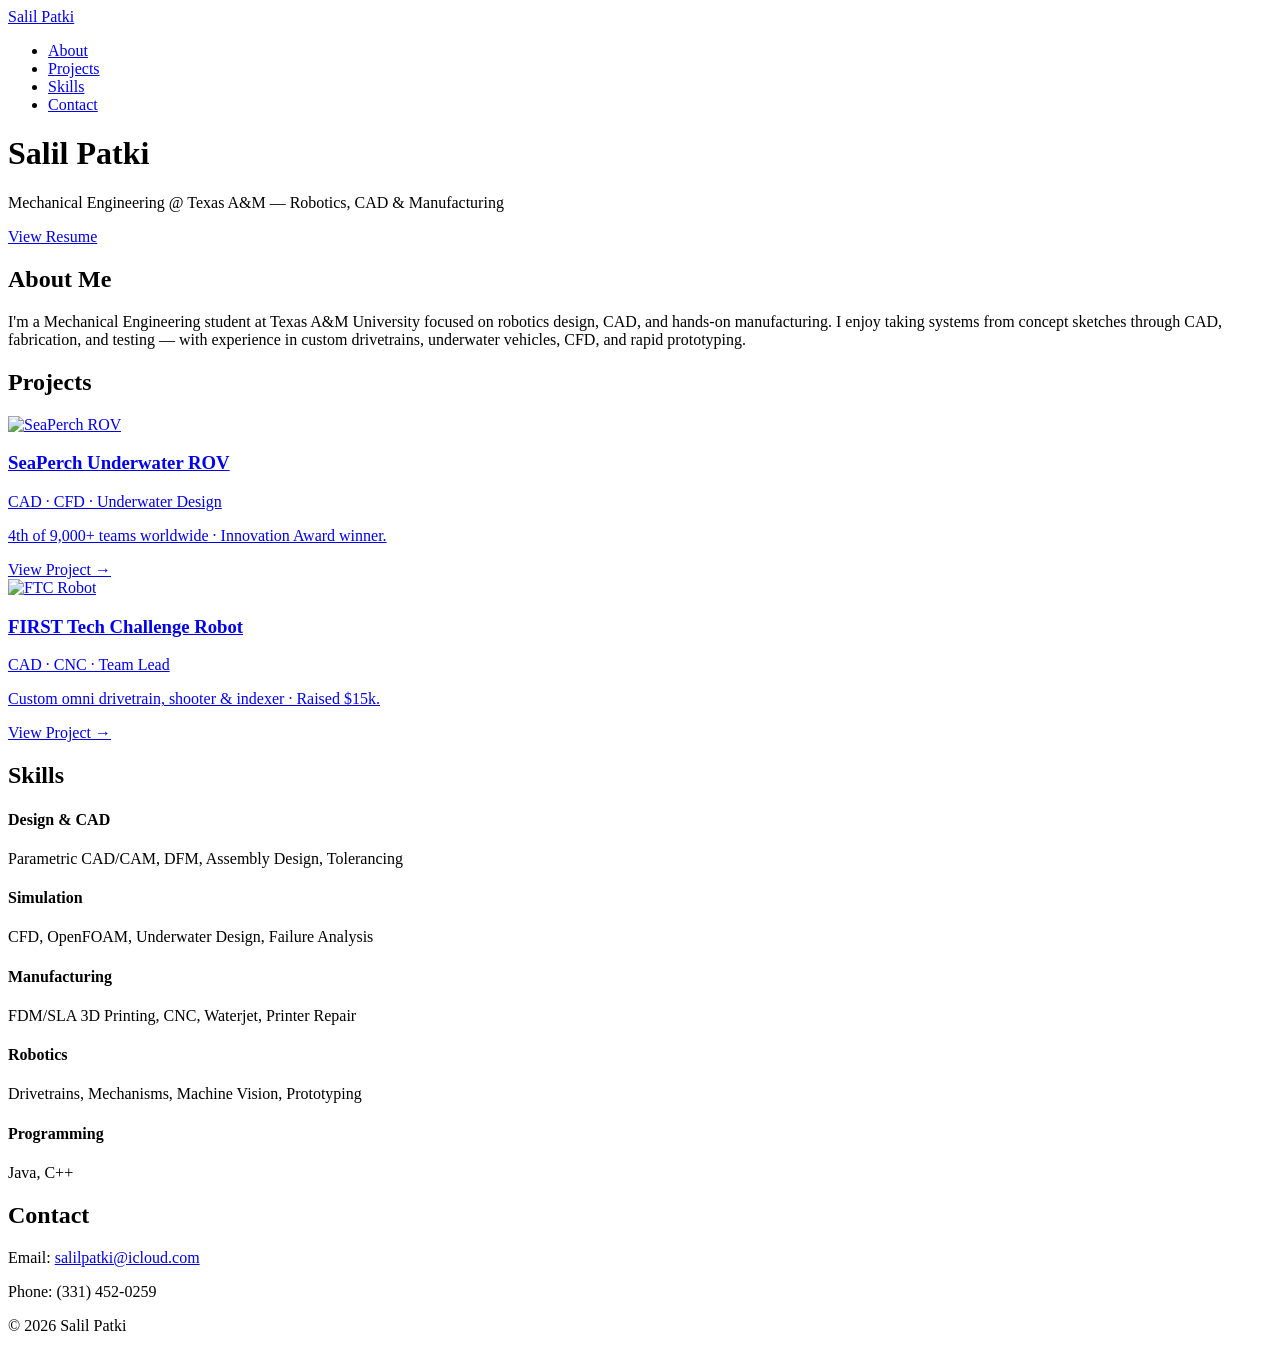
==== index.html @ b48464c3 "Add initial HTML structure for portfolio site" ====
<!DOCTYPE html>
<html lang="en">
<head>
  <meta charset="UTF-8">
  <meta name="viewport" content="width=device-width, initial-scale=1.0">
  <title>Salil Patki | Mechanical Engineering Portfolio</title>
  <link rel="stylesheet" href="style.css">
</head>
<body>

  <!-- ===== HEADER ===== -->
  <header>
    <nav>
      <div class="logo"><a href="index.html">Salil Patki</a></div>
      <ul>
        <li><a href="#about">About</a></li>
        <li><a href="#projects">Projects</a></li>
        <li><a href="#skills">Skills</a></li>
        <li><a href="#contact">Contact</a></li>
      </ul>
    </nav>
    <div class="hero">
      <h1>Salil Patki</h1>
      <p class="tagline">Mechanical Engineering @ Texas A&amp;M — Robotics, CAD &amp; Manufacturing</p>
      <a class="btn" href="resume.pdf" target="_blank">View Resume</a>
    </div>
  </header>

  <!-- ===== ABOUT ===== -->
  <section id="about">
    <h2>About Me</h2>
    <p>
      I'm a Mechanical Engineering student at Texas A&amp;M University focused on
      robotics design, CAD, and hands-on manufacturing. I enjoy taking systems from
      concept sketches through CAD, fabrication, and testing — with experience in
      custom drivetrains, underwater vehicles, CFD, and rapid prototyping.
    </p>
  </section>

  <!-- ===== PROJECTS ===== -->
  <section id="projects">
    <h2>Projects</h2>
    <div class="project-grid">

      <a class="project-card" href="seaperch.html">
        <img src="images/rov-full.jpg" alt="SeaPerch ROV">
        <div class="card-body">
          <h3>SeaPerch Underwater ROV</h3>
          <p class="tags">CAD · CFD · Underwater Design</p>
          <p>4th of 9,000+ teams worldwide · Innovation Award winner.</p>
          <span class="read-more">View Project →</span>
        </div>
      </a>

      <a class="project-card" href="ftc.html">
        <img src="images/ftc-robot.jpg" alt="FTC Robot">
        <div class="card-body">
          <h3>FIRST Tech Challenge Robot</h3>
          <p class="tags">CAD · CNC · Team Lead</p>
          <p>Custom omni drivetrain, shooter &amp; indexer · Raised $15k.</p>
          <span class="read-more">View Project →</span>
        </div>
      </a>

    </div>
  </section>

  <!-- ===== SKILLS ===== -->
  <section id="skills">
    <h2>Skills</h2>
    <div class="skills-grid">
      <div><h4>Design &amp; CAD</h4><p>Parametric CAD/CAM, DFM, Assembly Design, Tolerancing</p></div>
      <div><h4>Simulation</h4><p>CFD, OpenFOAM, Underwater Design, Failure Analysis</p></div>
      <div><h4>Manufacturing</h4><p>FDM/SLA 3D Printing, CNC, Waterjet, Printer Repair</p></div>
      <div><h4>Robotics</h4><p>Drivetrains, Mechanisms, Machine Vision, Prototyping</p></div>
      <div><h4>Programming</h4><p>Java, C++</p></div>
    </div>
  </section>

  <!-- ===== CONTACT ===== -->
  <section id="contact">
    <h2>Contact</h2>
    <p>Email: <a href="mailto:salilpatki@icloud.com">salilpatki@icloud.com</a></p>
    <p>Phone: (331) 452-0259</p>
    <!-- Add these when you have them: -->
    <!-- <p><a href="https://github.com/yourusername">GitHub</a> · <a href="#">LinkedIn</a></p> -->
  </section>

  <footer>
    <p>&copy; 2026 Salil Patki</p>
  </footer>

</body>
</html>
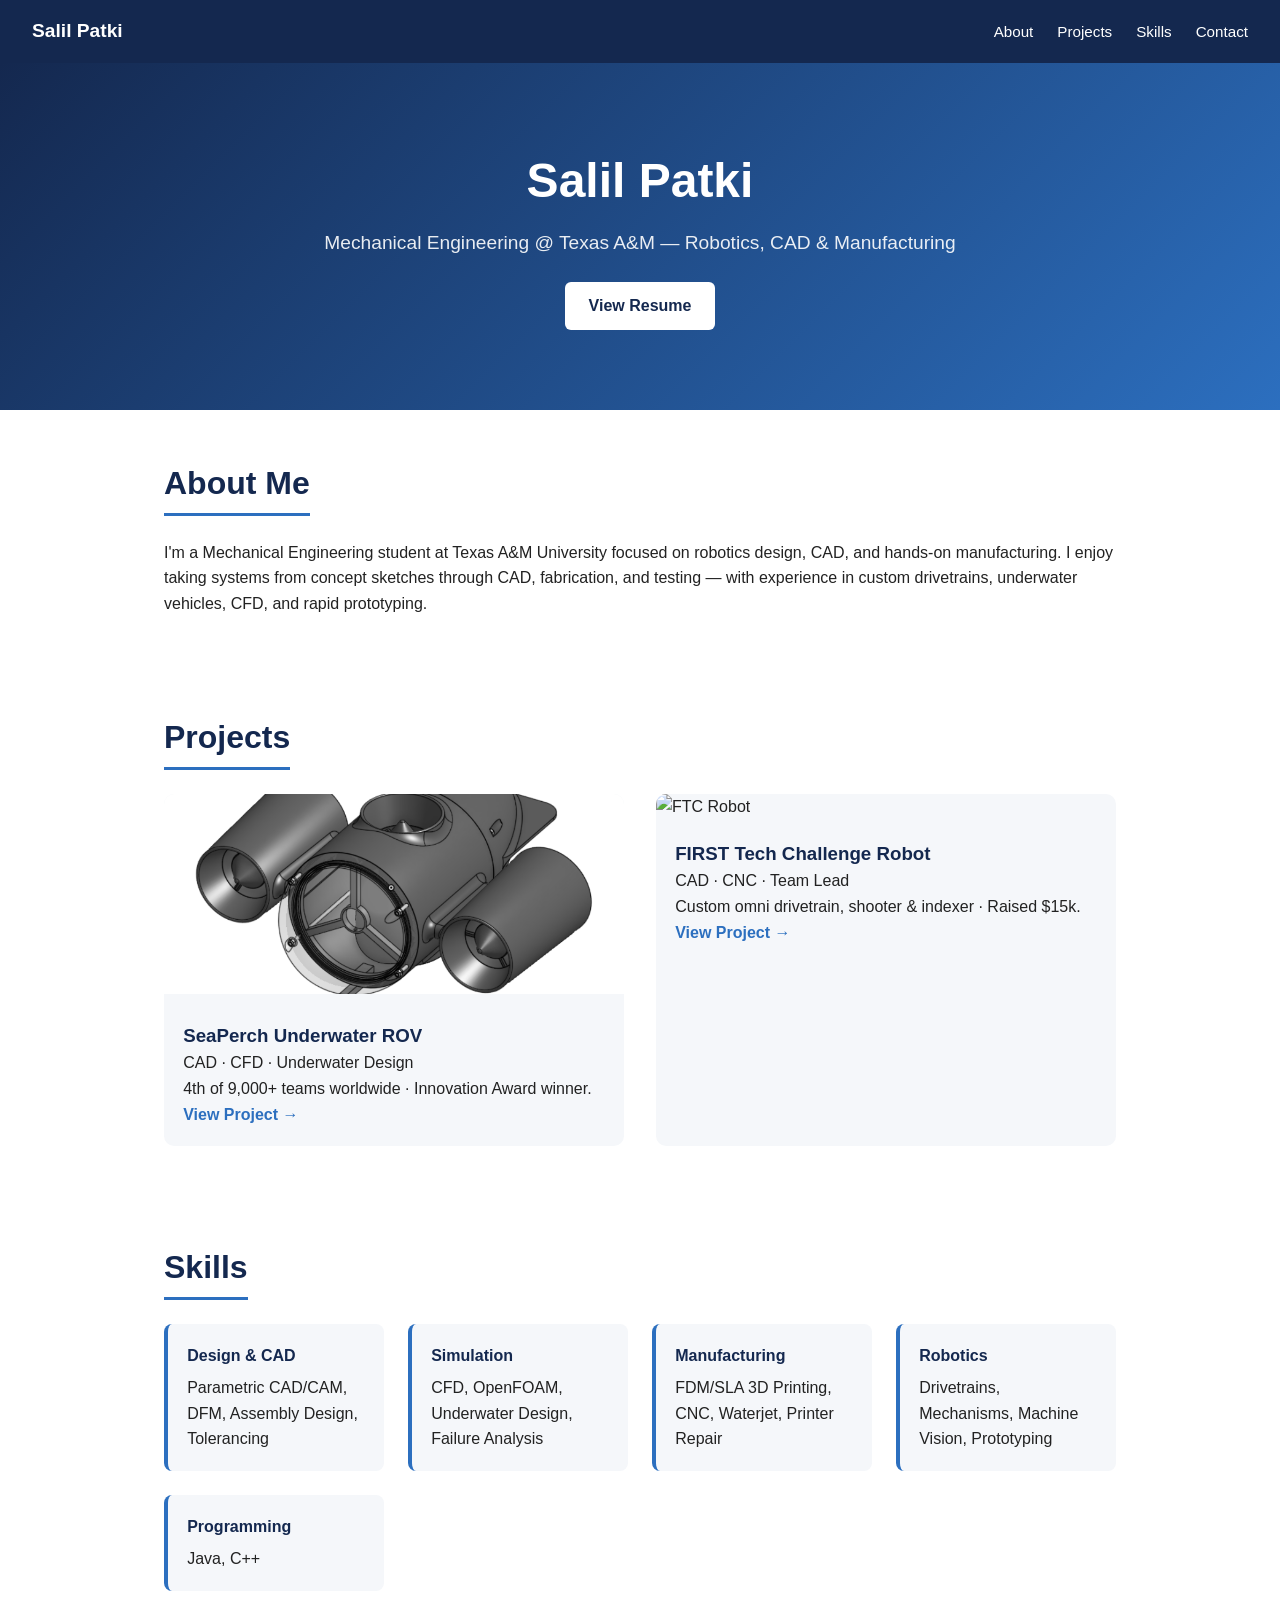
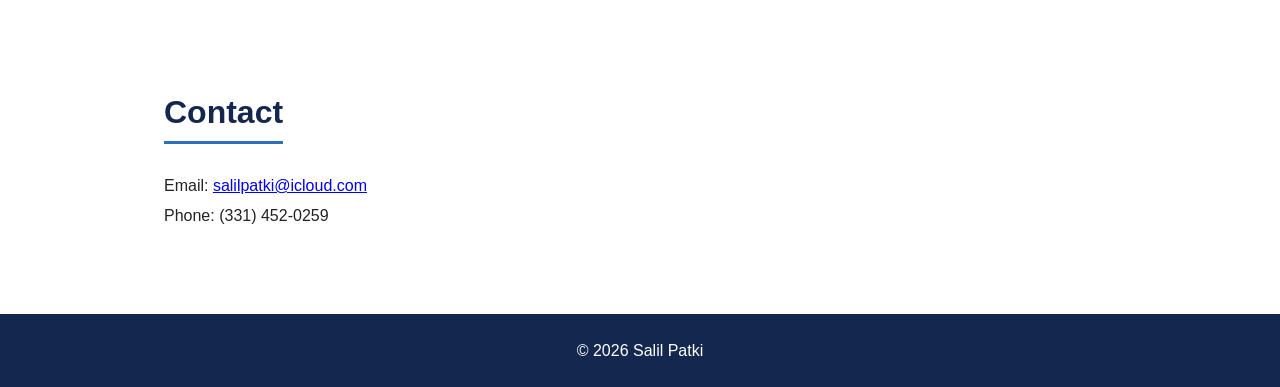
==== commit 610c4145: "Update image paths in project cards" ====
--- a/index.html
+++ b/index.html
@@ -43,7 +43,7 @@
     <div class="project-grid">
 
       <a class="project-card" href="seaperch.html">
-        <img src="images/rov-full.jpg" alt="SeaPerch ROV">
+        <img src="rov-full.jpg" alt="SeaPerch ROV">
         <div class="card-body">
           <h3>SeaPerch Underwater ROV</h3>
           <p class="tags">CAD · CFD · Underwater Design</p>
@@ -53,7 +53,7 @@
       </a>
 
       <a class="project-card" href="ftc.html">
-        <img src="images/ftc-robot.jpg" alt="FTC Robot">
+        <img src="ftc-robot.jpg" alt="FTC Robot">
         <div class="card-body">
           <h3>FIRST Tech Challenge Robot</h3>
           <p class="tags">CAD · CNC · Team Lead</p>
--- a/style.css
+++ b/style.css
@@ -0,0 +1,222 @@
+/* ===== RESET & VARIABLES ===== */
+* { margin: 0; padding: 0; box-sizing: border-box; }
+
+:root {
+  --primary: #14284f;
+  --accent: #2c6fbf;
+  --light: #f5f7fa;
+}
+
+body {
+  font-family: -apple-system, "Segoe UI", Roboto, Helvetica, Arial, sans-serif;
+  color: #222;
+  line-height: 1.6;
+}
+
+/* ===== NAVIGATION ===== */
+nav {
+  display: flex;
+  justify-content: space-between;
+  align-items: center;
+  padding: 1rem 2rem;
+  background: var(--primary);
+  position: sticky;
+  top: 0;
+  z-index: 10;
+}
+nav .logo { color: #fff; font-weight: bold; font-size: 1.2rem; }
+nav .logo a { color: #fff; text-decoration: none; }
+nav ul { display: flex; list-style: none; gap: 1.5rem; }
+nav ul li a { color: #fff; text-decoration: none; font-size: 0.95rem; }
+nav ul li a:hover { color: #9fc2f0; }
+
+/* ===== HERO (HOME) ===== */
+.hero {
+  background: linear-gradient(135deg, var(--primary), var(--accent));
+  color: #fff;
+  text-align: center;
+  padding: 5rem 1rem;
+}
+.hero h1 { font-size: 3rem; margin-bottom: 0.5rem; }
+.tagline { font-size: 1.2rem; opacity: 0.9; margin-bottom: 1.5rem; }
+.btn {
+  display: inline-block;
+  background: #fff;
+  color: var(--primary);
+  padding: 0.7rem 1.5rem;
+  border-radius: 6px;
+  text-decoration: none;
+  font-weight: bold;
+  transition: 0.2s;
+}
+.btn:hover { background: #dce6f5; }
+
+/* ===== SECTIONS ===== */
+section { max-width: 1000px; margin: 0 auto; padding: 3rem 1.5rem; }
+section h2 {
+  color: var(--primary);
+  font-size: 2rem;
+  margin-bottom: 1.5rem;
+  border-bottom: 3px solid var(--accent);
+  display: inline-block;
+  padding-bottom: 0.2rem;
+}
+
+/* ===== HOME PAGE PROJECT CARDS ===== */
+.project-grid {
+  display: grid;
+  grid-template-columns: repeat(auto-fit, minmax(300px, 1fr));
+  gap: 2rem;
+}
+.project-card {
+  text-decoration: none;
+  color: inherit;
+  background: var(--light);
+  border-radius: 10px;
+  overflow: hidden;
+  transition: transform 0.2s, box-shadow 0.2s;
+  display: block;
+}
+.project-card:hover {
+  transform: translateY(-5px);
+  box-shadow: 0 8px 20px rgba(0,0,0,0.12);
+}
+.project-card img { width: 100%; height: 200px; object-fit: cover; }
+.card-body { padding: 1.2rem; }
+.card-body h3 { color: var(--primary); }
+.read-more { color: var(--accent); font-weight: bold; }
+
+/* ===== SKILLS GRID ===== */
+.skills-grid {
+  display: grid;
+  grid-template-columns: repeat(auto-fit, minmax(200px, 1fr));
+  gap: 1.5rem;
+}
+.skills-grid div {
+  background: var(--light);
+  padding: 1.2rem;
+  border-radius: 8px;
+  border-left: 4px solid var(--accent);
+}
+.skills-grid h4 { color: var(--primary); margin-bottom: 0.4rem; }
+
+/* ===== PROJECT DETAIL PAGES ===== */
+.project-hero {
+  background: linear-gradient(135deg, var(--primary), var(--accent));
+  color: #fff;
+  text-align: center;
+  padding: 3.5rem 1rem;
+}
+.project-hero h1 { font-size: 2.5rem; }
+.project-hero .tags { color: #cfe0f5; }
+.result-badge {
+  display: inline-block;
+  margin-top: 1rem;
+  background: rgba(255,255,255,0.15);
+  padding: 0.5rem 1.2rem;
+  border-radius: 20px;
+  font-weight: 600;
+}
+.project-detail { max-width: 850px; margin: 0 auto; padding: 2rem 1.5rem; }
+.project-detail section { padding: 1.5rem 0; }
+.project-detail h2 {
+  color: var(--primary);
+  border-bottom: 2px solid var(--accent);
+  display: inline-block;
+  margin-bottom: 1rem;
+}
+.project-detail h3 { color: var(--accent); margin-top: 1.2rem; }
+.project-detail ul { margin: 0.8rem 0 0 1.2rem; }
+.full-img {
+  width: 100%;
+  border-radius: 8px;
+  margin: 1rem 0;
+  box-shadow: 0 4px 12px rgba(0,0,0,0.1);
+}
+
+/* ===== STATS BAR ===== */
+.stat-bar {
+  display: flex;
+  flex-wrap: wrap;
+  gap: 1rem;
+  justify-content: center;
+  margin: 1rem 0 2rem;
+}
+.stat {
+  flex: 1;
+  min-width: 130px;
+  background: var(--light);
+  border-radius: 10px;
+  padding: 1.2rem 0.8rem;
+  text-align: center;
+  border-top: 4px solid var(--accent);
+}
+.stat-num {
+  display: block;
+  font-size: 1.6rem;
+  font-weight: bold;
+  color: var(--primary);
+}
+.stat-label {
+  display: block;
+  font-size: 0.85rem;
+  color: #555;
+  margin-top: 0.3rem;
+}
+
+/* ===== CODE BLOCK (equations) ===== */
+.code-block {
+  background: #1e2a3a;
+  color: #d6e4f0;
+  padding: 1rem 1.2rem;
+  border-radius: 8px;
+  font-family: "Courier New", monospace;
+  font-size: 0.9rem;
+  line-height: 1.5;
+  overflow-x: auto;
+  margin: 1rem 0;
+  white-space: pre;
+}
+
+/* ===== PDF DESIGN REPORT ===== */
+.btn-report {
+  display: inline-block;
+  background: var(--accent);
+  color: #fff;
+  padding: 0.8rem 1.6rem;
+  border-radius: 6px;
+  text-decoration: none;
+  font-weight: bold;
+  margin: 0.5rem 0 1.5rem;
+  transition: 0.2s;
+}
+.btn-report:hover { background: var(--primary); }
+.pdf-embed {
+  width: 100%;
+  border-radius: 8px;
+  overflow: hidden;
+  box-shadow: 0 4px 12px rgba(0,0,0,0.1);
+}
+.pdf-embed iframe {
+  width: 100%;
+  height: 600px;
+  border: none;
+}
+
+/* ===== CONTACT + FOOTER ===== */
+#contact p { margin: 0.3rem 0; }
+footer {
+  background: var(--primary);
+  color: #fff;
+  text-align: center;
+  padding: 1.5rem;
+  margin-top: 2rem;
+}
+
+/* ===== MOBILE RESPONSIVE ===== */
+@media (max-width: 700px) {
+  nav { flex-direction: column; gap: 0.8rem; }
+  .hero h1 { font-size: 2.2rem; }
+  .project-hero h1 { font-size: 1.8rem; }
+  .pdf-embed iframe { height: 400px; }
+}
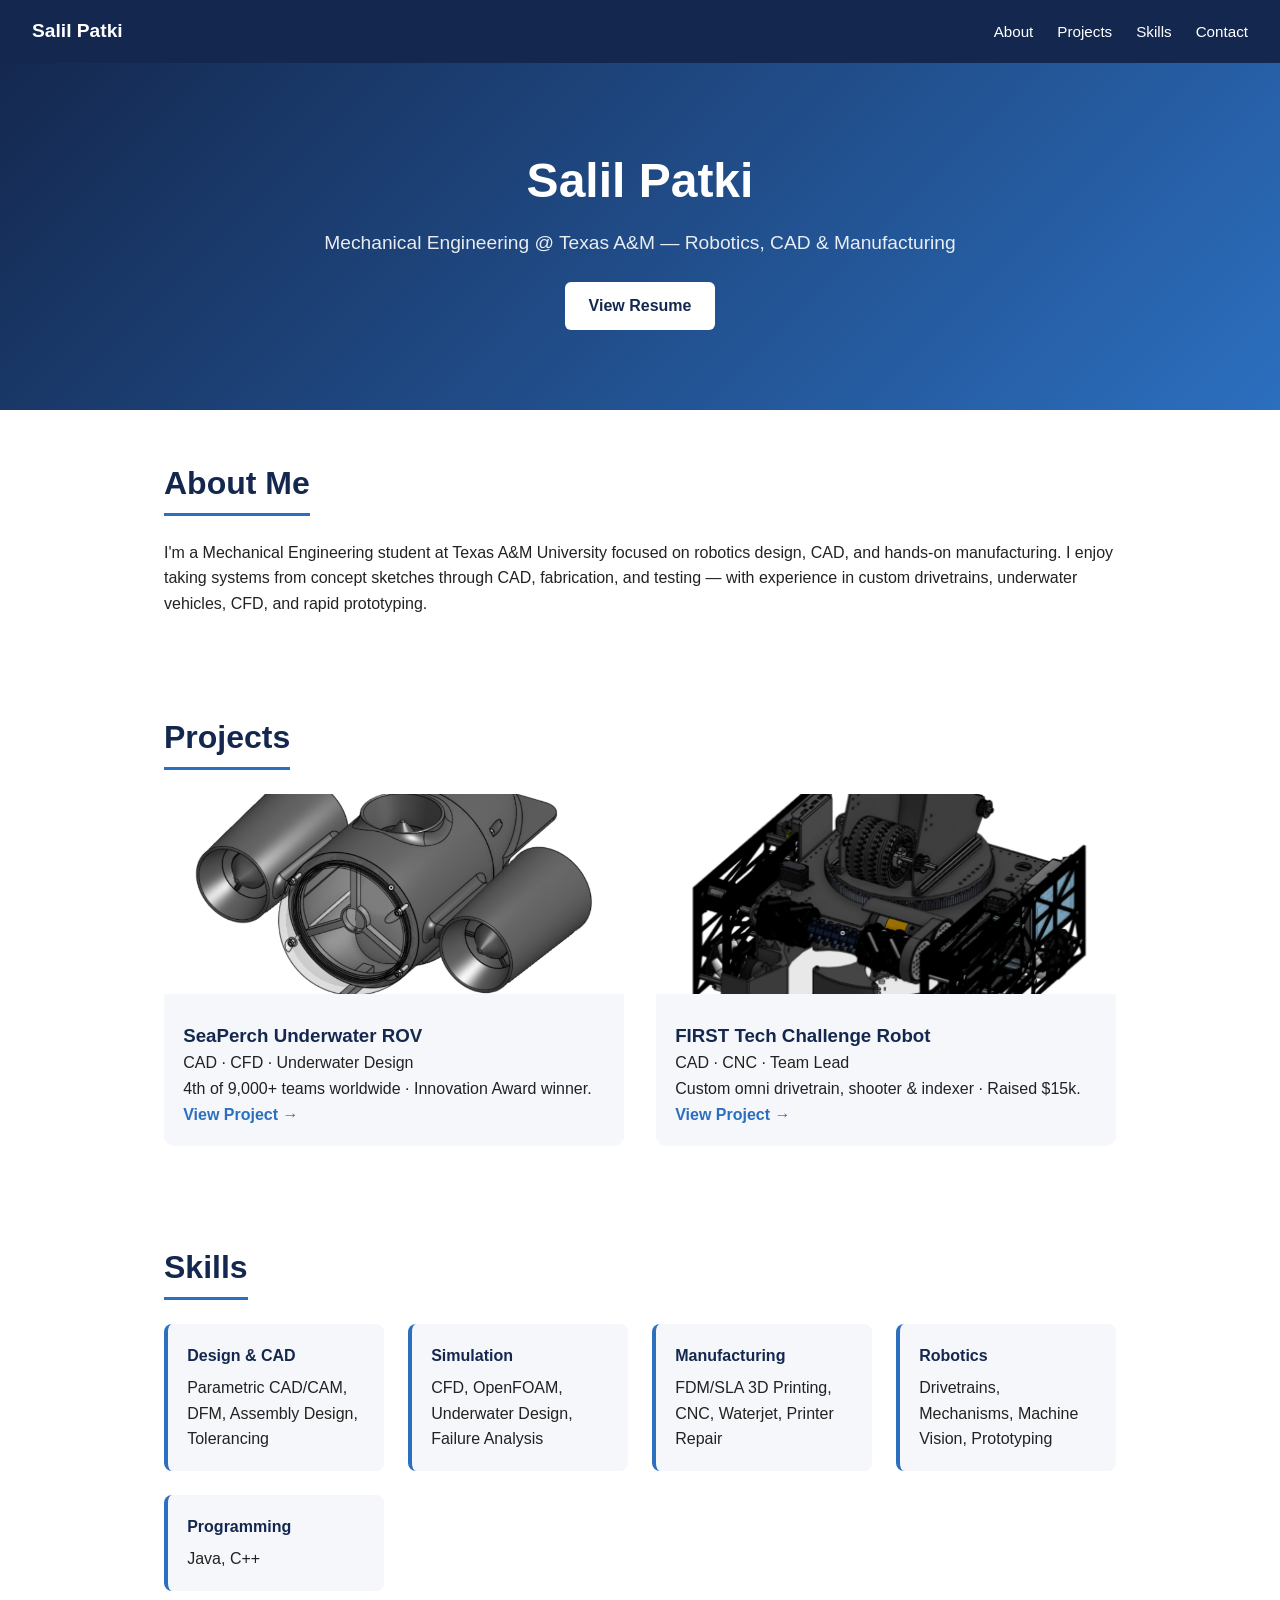
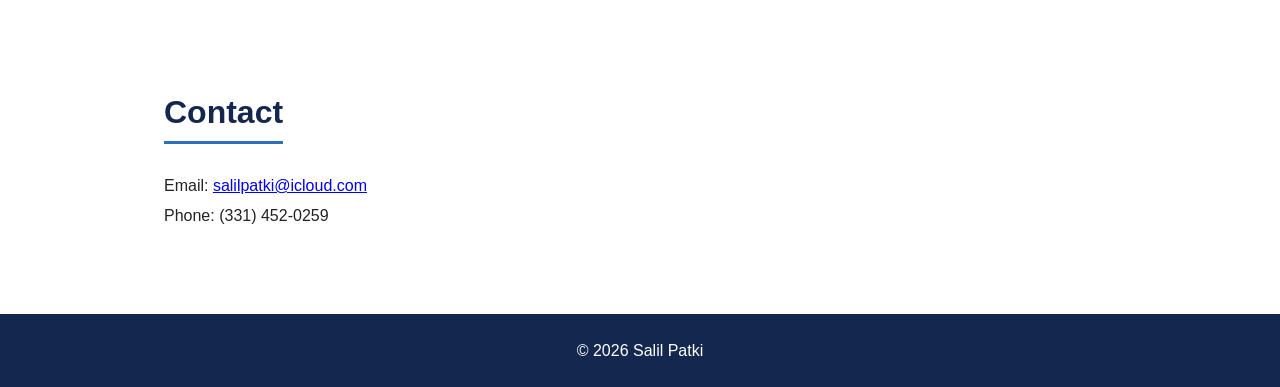
==== commit e710fac7: "Update image source for FTC Robot in index.html" ====
--- a/index.html
+++ b/index.html
@@ -53,7 +53,7 @@
       </a>
 
       <a class="project-card" href="ftc.html">
-        <img src="ftc-robot.jpg" alt="FTC Robot">
+        <img src="robot.jpg" alt="FTC Robot">
         <div class="card-body">
           <h3>FIRST Tech Challenge Robot</h3>
           <p class="tags">CAD · CNC · Team Lead</p>
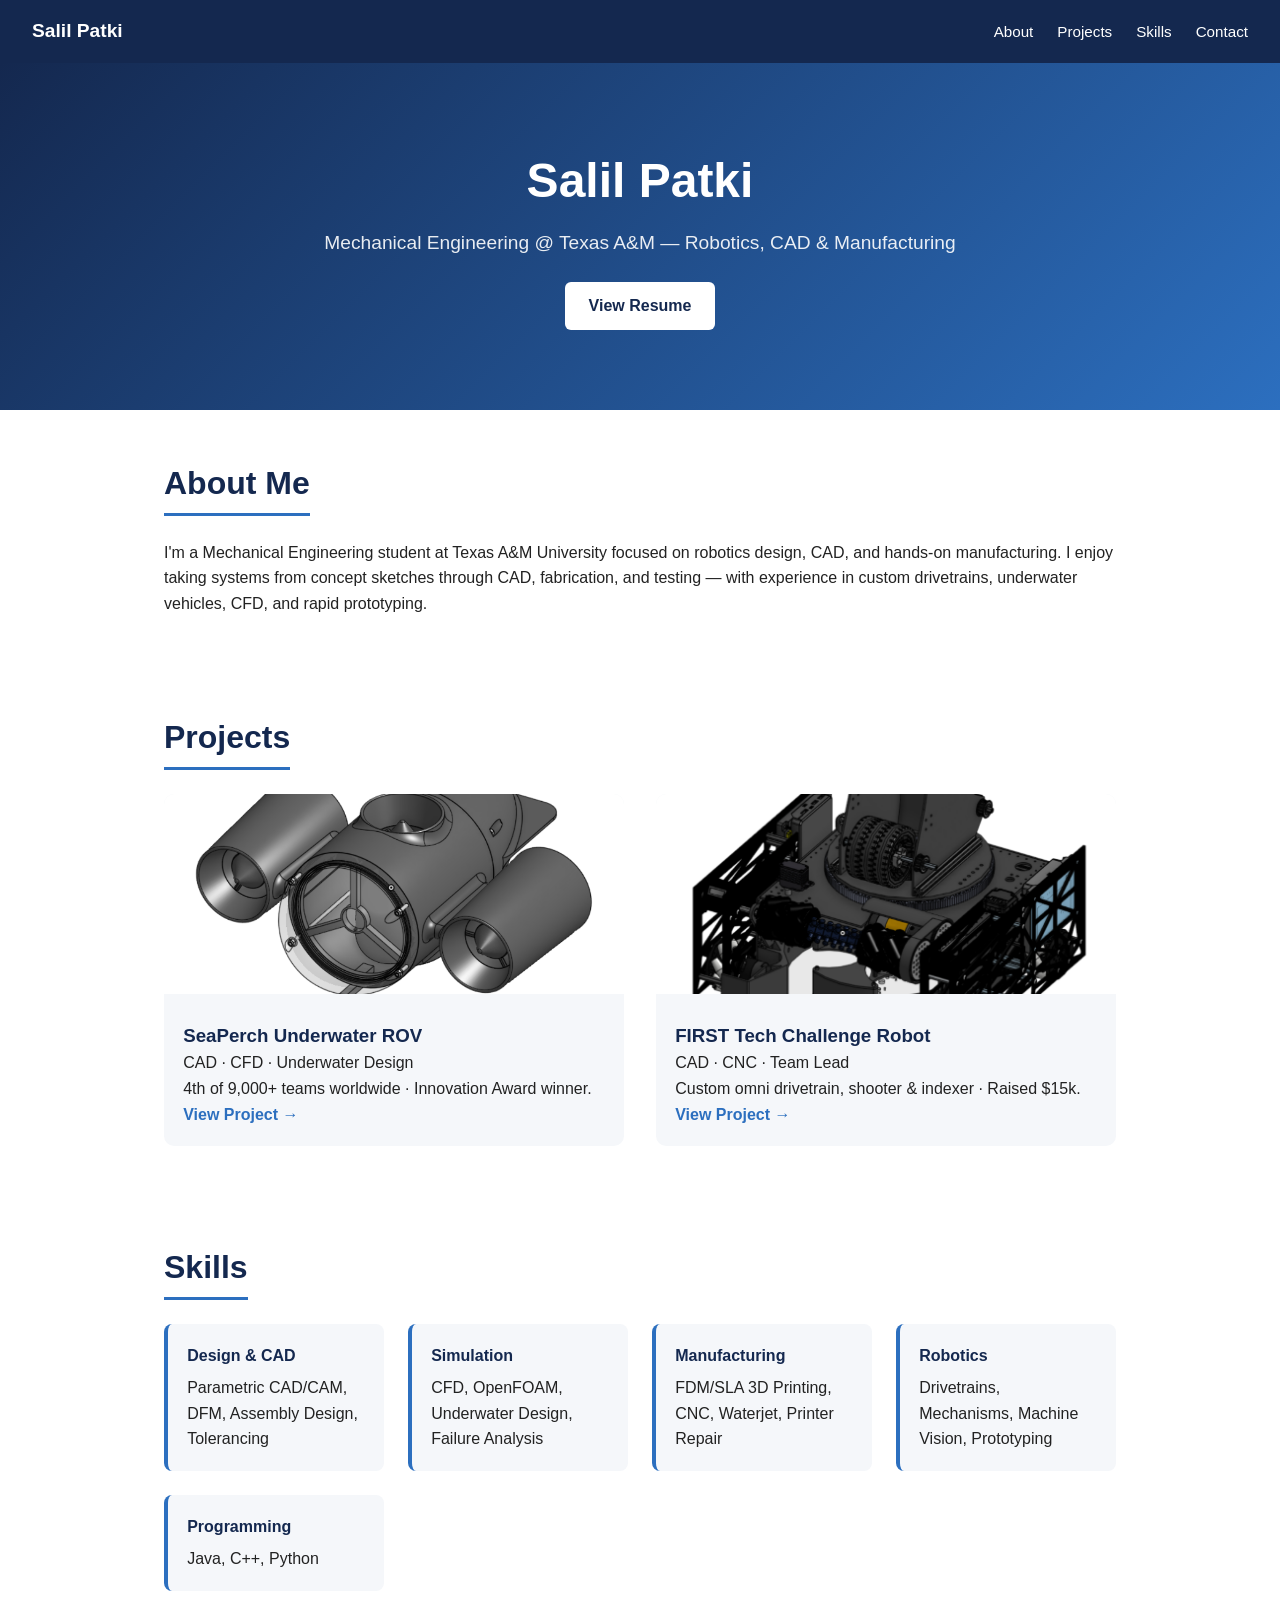
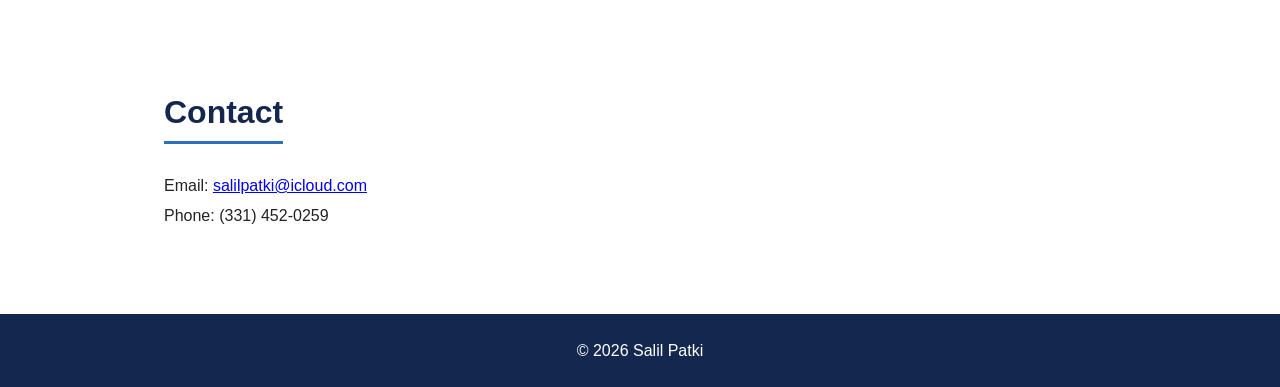
==== commit d672ad95: "Add Python to programming languages listed" ====
--- a/index.html
+++ b/index.html
@@ -4,6 +4,7 @@
   <meta charset="UTF-8">
   <meta name="viewport" content="width=device-width, initial-scale=1.0">
   <title>Salil Patki | Mechanical Engineering Portfolio</title>
+  <link rel="icon" type="image/x-icon" href="favicon.ico">
   <link rel="stylesheet" href="style.css">
 </head>
 <body>
@@ -73,7 +74,7 @@
       <div><h4>Simulation</h4><p>CFD, OpenFOAM, Underwater Design, Failure Analysis</p></div>
       <div><h4>Manufacturing</h4><p>FDM/SLA 3D Printing, CNC, Waterjet, Printer Repair</p></div>
       <div><h4>Robotics</h4><p>Drivetrains, Mechanisms, Machine Vision, Prototyping</p></div>
-      <div><h4>Programming</h4><p>Java, C++</p></div>
+      <div><h4>Programming</h4><p>Java, C++, Python</p></div>
     </div>
   </section>
 
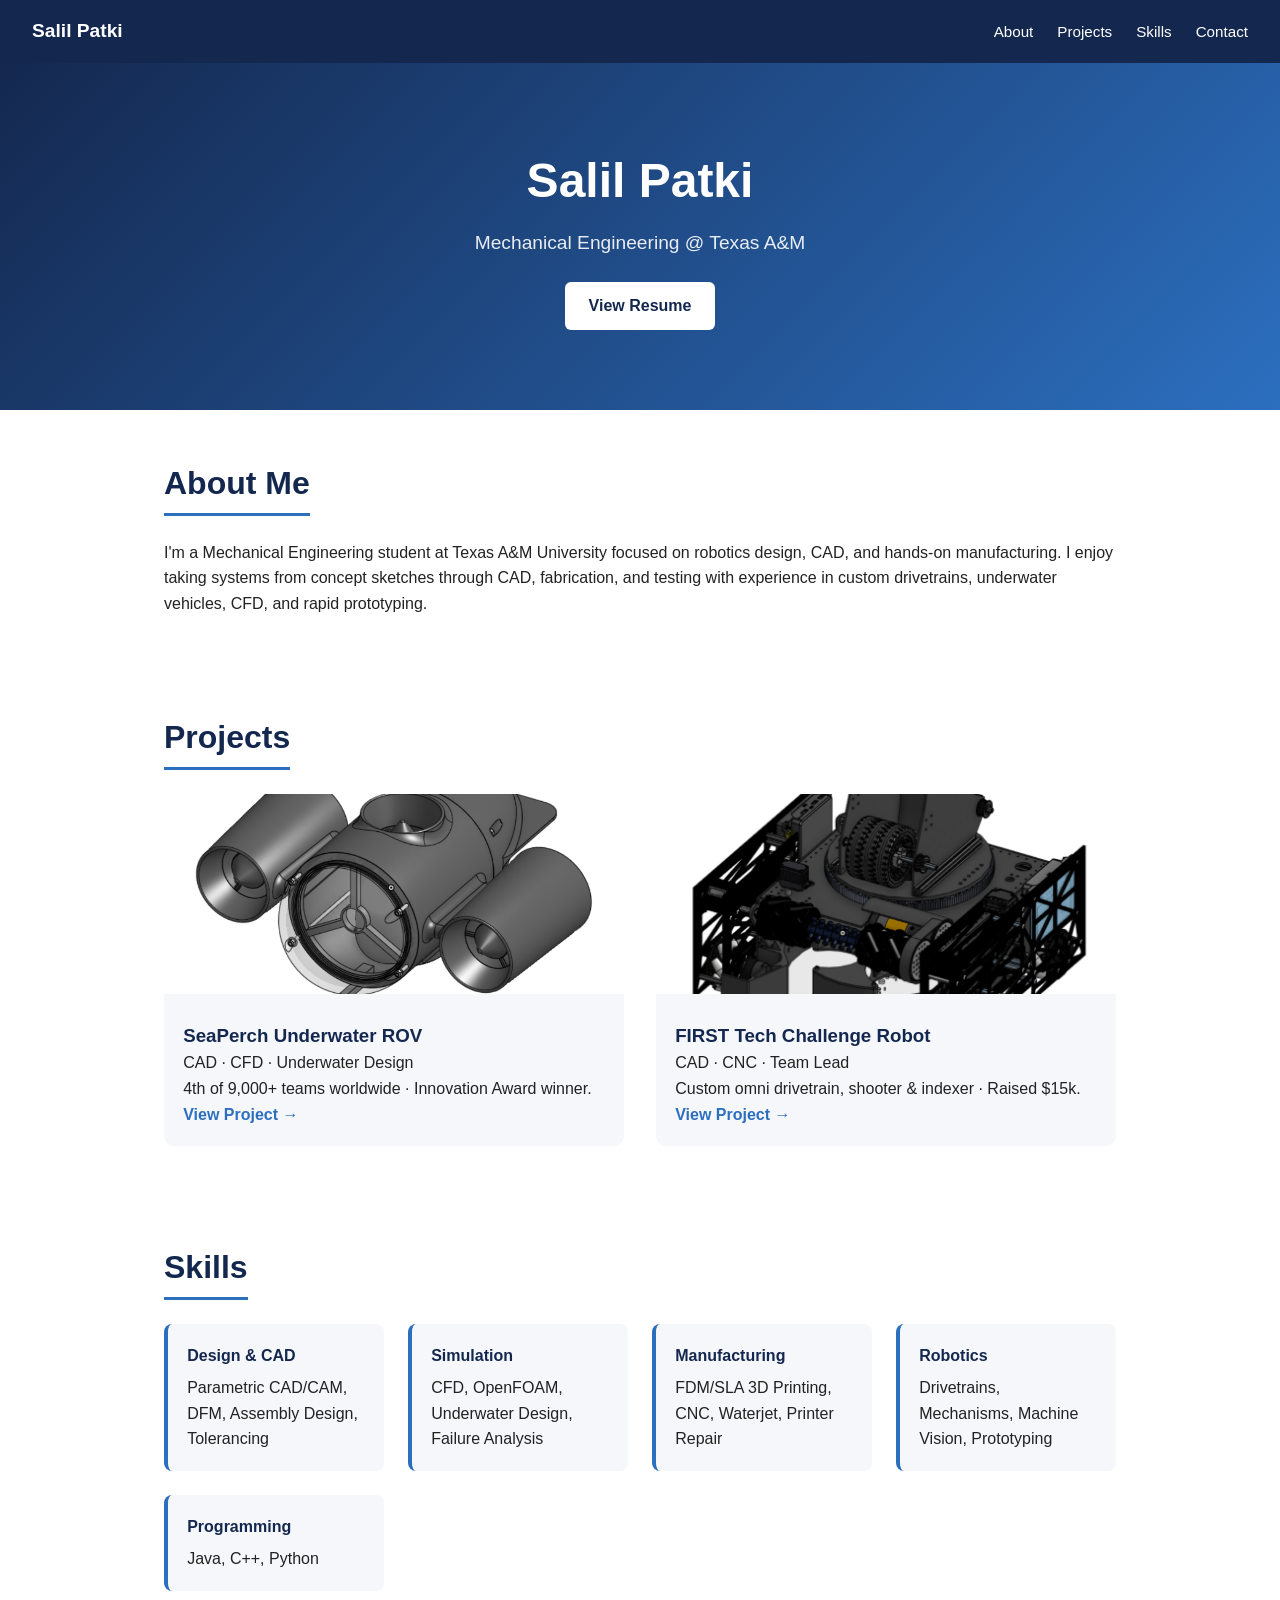
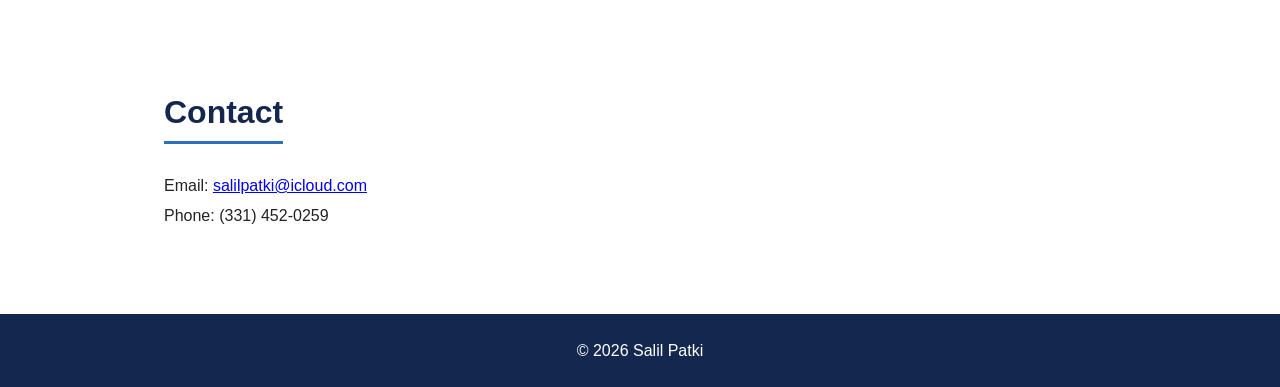
==== commit 6362dbec: "Update tagline and improve About Me section Removed 'Robotics, CAD & Manufacturing' from tagline and" ====
--- a/index.html
+++ b/index.html
@@ -22,7 +22,7 @@
     </nav>
     <div class="hero">
       <h1>Salil Patki</h1>
-      <p class="tagline">Mechanical Engineering @ Texas A&amp;M — Robotics, CAD &amp; Manufacturing</p>
+      <p class="tagline">Mechanical Engineering @ Texas A&amp;M</p>
       <a class="btn" href="resume.pdf" target="_blank">View Resume</a>
     </div>
   </header>
@@ -33,7 +33,7 @@
     <p>
       I'm a Mechanical Engineering student at Texas A&amp;M University focused on
       robotics design, CAD, and hands-on manufacturing. I enjoy taking systems from
-      concept sketches through CAD, fabrication, and testing — with experience in
+      concept sketches through CAD, fabrication, and testing with experience in
       custom drivetrains, underwater vehicles, CFD, and rapid prototyping.
     </p>
   </section>
